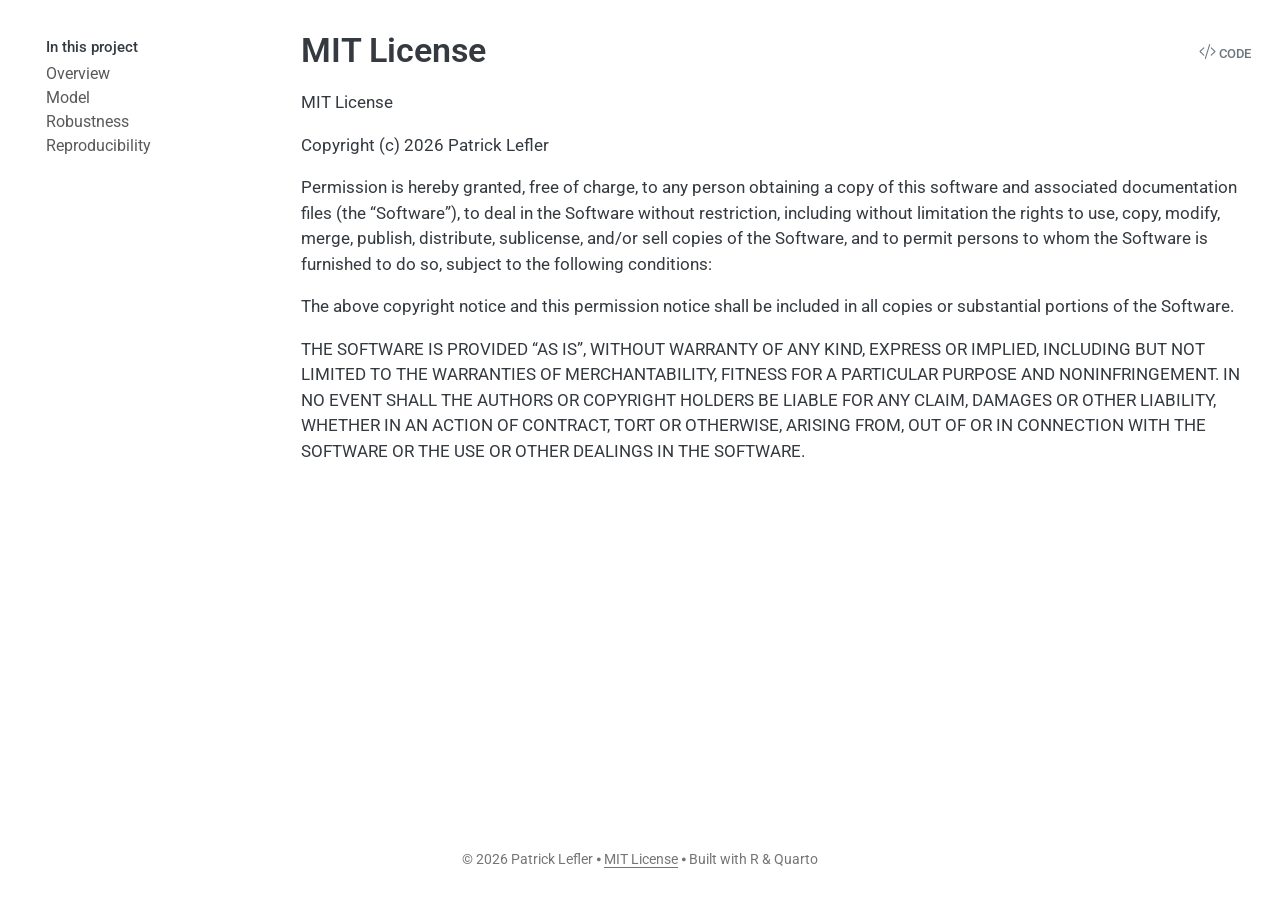
==== docs/license.html @ 2048a67b "Added table and plot summaries" ====
<!DOCTYPE html>
<html xmlns="http://www.w3.org/1999/xhtml" lang="en" xml:lang="en"><head>

<meta charset="utf-8">
<meta name="generator" content="quarto-1.8.26">

<meta name="viewport" content="width=device-width, initial-scale=1.0, user-scalable=yes">


<title>MIT License – Multi-Stage Attack Graph Simulation Via Markov Chains</title>
<style>
code{white-space: pre-wrap;}
span.smallcaps{font-variant: small-caps;}
div.columns{display: flex; gap: min(4vw, 1.5em);}
div.column{flex: auto; overflow-x: auto;}
div.hanging-indent{margin-left: 1.5em; text-indent: -1.5em;}
ul.task-list{list-style: none;}
ul.task-list li input[type="checkbox"] {
  width: 0.8em;
  margin: 0 0.8em 0.2em -1em; /* quarto-specific, see https://github.com/quarto-dev/quarto-cli/issues/4556 */ 
  vertical-align: middle;
}
/* CSS for syntax highlighting */
html { -webkit-text-size-adjust: 100%; }
pre > code.sourceCode { white-space: pre; position: relative; }
pre > code.sourceCode > span { display: inline-block; line-height: 1.25; }
pre > code.sourceCode > span:empty { height: 1.2em; }
.sourceCode { overflow: visible; }
code.sourceCode > span { color: inherit; text-decoration: inherit; }
div.sourceCode { margin: 1em 0; }
pre.sourceCode { margin: 0; }
@media screen {
div.sourceCode { overflow: auto; }
}
@media print {
pre > code.sourceCode { white-space: pre-wrap; }
pre > code.sourceCode > span { text-indent: -5em; padding-left: 5em; }
}
pre.numberSource code
  { counter-reset: source-line 0; }
pre.numberSource code > span
  { position: relative; left: -4em; counter-increment: source-line; }
pre.numberSource code > span > a:first-child::before
  { content: counter(source-line);
    position: relative; left: -1em; text-align: right; vertical-align: baseline;
    border: none; display: inline-block;
    -webkit-touch-callout: none; -webkit-user-select: none;
    -khtml-user-select: none; -moz-user-select: none;
    -ms-user-select: none; user-select: none;
    padding: 0 4px; width: 4em;
  }
pre.numberSource { margin-left: 3em;  padding-left: 4px; }
div.sourceCode
  {   }
@media screen {
pre > code.sourceCode > span > a:first-child::before { text-decoration: underline; }
}
</style>


<script src="site_libs/quarto-nav/quarto-nav.js"></script>
<script src="site_libs/quarto-nav/headroom.min.js"></script>
<script src="site_libs/clipboard/clipboard.min.js"></script>
<script src="site_libs/quarto-html/quarto.js" type="module"></script>
<script src="site_libs/quarto-html/tabsets/tabsets.js" type="module"></script>
<script src="site_libs/quarto-html/axe/axe-check.js" type="module"></script>
<script src="site_libs/quarto-html/popper.min.js"></script>
<script src="site_libs/quarto-html/tippy.umd.min.js"></script>
<script src="site_libs/quarto-html/anchor.min.js"></script>
<link href="site_libs/quarto-html/tippy.css" rel="stylesheet">
<link href="site_libs/quarto-html/quarto-syntax-highlighting-587c61ba64f3a5504c4d52d930310e48.css" rel="stylesheet" id="quarto-text-highlighting-styles">
<script src="site_libs/bootstrap/bootstrap.min.js"></script>
<link href="site_libs/bootstrap/bootstrap-icons.css" rel="stylesheet">
<link href="site_libs/bootstrap/bootstrap-30e86a6df980560f791aaab39b7fff61.min.css" rel="stylesheet" append-hash="true" id="quarto-bootstrap" data-mode="light">
<script id="quarto-search-options" type="application/json">{
  "language": {
    "search-no-results-text": "No results",
    "search-matching-documents-text": "matching documents",
    "search-copy-link-title": "Copy link to search",
    "search-hide-matches-text": "Hide additional matches",
    "search-more-match-text": "more match in this document",
    "search-more-matches-text": "more matches in this document",
    "search-clear-button-title": "Clear",
    "search-text-placeholder": "",
    "search-detached-cancel-button-title": "Cancel",
    "search-submit-button-title": "Submit",
    "search-label": "Search"
  }
}</script>
<style>html{ scroll-behavior: smooth; }</style>


</head>

<body class="nav-sidebar floating quarto-light">

<div id="quarto-search-results"></div>
  <header id="quarto-header" class="headroom fixed-top">
  <nav class="quarto-secondary-nav">
    <div class="container-fluid d-flex">
      <button type="button" class="quarto-btn-toggle btn" data-bs-toggle="collapse" role="button" data-bs-target=".quarto-sidebar-collapse-item" aria-controls="quarto-sidebar" aria-expanded="false" aria-label="Toggle sidebar navigation" onclick="if (window.quartoToggleHeadroom) { window.quartoToggleHeadroom(); }">
        <i class="bi bi-layout-text-sidebar-reverse"></i>
      </button>
        <nav class="quarto-page-breadcrumbs" aria-label="breadcrumb"><ol class="breadcrumb"><li class="breadcrumb-item">
      Multi-Stage Attack Graph Simulation Via Markov Chains
      </li></ol></nav>
        <a class="flex-grow-1" role="navigation" data-bs-toggle="collapse" data-bs-target=".quarto-sidebar-collapse-item" aria-controls="quarto-sidebar" aria-expanded="false" aria-label="Toggle sidebar navigation" onclick="if (window.quartoToggleHeadroom) { window.quartoToggleHeadroom(); }">      
        </a>
    </div>
  </nav>
</header>
<!-- content -->
<div id="quarto-content" class="quarto-container page-columns page-rows-contents page-layout-full">
<!-- sidebar -->
  <nav id="quarto-sidebar" class="sidebar collapse collapse-horizontal quarto-sidebar-collapse-item sidebar-navigation floating overflow-auto">
    <div class="pt-lg-2 mt-2 text-left sidebar-header">
    <div class="sidebar-title mb-0 py-0">
      <a href="./">Multi-Stage Attack Graph Simulation Via Markov Chains</a> 
    </div>
      </div>
    <div class="sidebar-menu-container"> 
    <ul class="list-unstyled mt-1">
        <li class="sidebar-item">
  <div class="sidebar-item-container"> 
  <a href="./index.html" class="sidebar-item-text sidebar-link">
 <span class="menu-text">Overview</span></a>
  </div>
</li>
        <li class="sidebar-item">
  <div class="sidebar-item-container"> 
  <a href="./model.html" class="sidebar-item-text sidebar-link">
 <span class="menu-text">Model</span></a>
  </div>
</li>
        <li class="sidebar-item">
  <div class="sidebar-item-container"> 
  <a href="./robustness.html" class="sidebar-item-text sidebar-link">
 <span class="menu-text">Robustness</span></a>
  </div>
</li>
        <li class="sidebar-item">
  <div class="sidebar-item-container"> 
  <a href="./reproducibility.html" class="sidebar-item-text sidebar-link">
 <span class="menu-text">Reproducibility</span></a>
  </div>
</li>
    </ul>
    </div>
</nav>
<div id="quarto-sidebar-glass" class="quarto-sidebar-collapse-item" data-bs-toggle="collapse" data-bs-target=".quarto-sidebar-collapse-item"></div>
<!-- margin-sidebar -->
    
<!-- main -->
<main class="content column-page-right" id="quarto-document-content">

<header id="title-block-header" class="quarto-title-block default">
<div class="quarto-title">
<div class="quarto-title-block"><div><h1 class="title">MIT License</h1><button type="button" class="btn code-tools-button" id="quarto-code-tools-source"><i class="bi"></i> Code</button></div></div>
</div>



<div class="quarto-title-meta column-page-right">

    
  
    
  </div>
  


</header>


<p>MIT License</p>
<p>Copyright (c) 2026 Patrick Lefler</p>
<p>Permission is hereby granted, free of charge, to any person obtaining a copy of this software and associated documentation files (the “Software”), to deal in the Software without restriction, including without limitation the rights to use, copy, modify, merge, publish, distribute, sublicense, and/or sell copies of the Software, and to permit persons to whom the Software is furnished to do so, subject to the following conditions:</p>
<p>The above copyright notice and this permission notice shall be included in all copies or substantial portions of the Software.</p>
<p>THE SOFTWARE IS PROVIDED “AS IS”, WITHOUT WARRANTY OF ANY KIND, EXPRESS OR IMPLIED, INCLUDING BUT NOT LIMITED TO THE WARRANTIES OF MERCHANTABILITY, FITNESS FOR A PARTICULAR PURPOSE AND NONINFRINGEMENT. IN NO EVENT SHALL THE AUTHORS OR COPYRIGHT HOLDERS BE LIABLE FOR ANY CLAIM, DAMAGES OR OTHER LIABILITY, WHETHER IN AN ACTION OF CONTRACT, TORT OR OTHERWISE, ARISING FROM, OUT OF OR IN CONNECTION WITH THE SOFTWARE OR THE USE OR OTHER DEALINGS IN THE SOFTWARE.</p>


<!-- -->


</main> <!-- /main -->
<script id="quarto-html-after-body" type="application/javascript">
  window.document.addEventListener("DOMContentLoaded", function (event) {
    const icon = "";
    const anchorJS = new window.AnchorJS();
    anchorJS.options = {
      placement: 'right',
      icon: icon
    };
    anchorJS.add('.anchored');
    const isCodeAnnotation = (el) => {
      for (const clz of el.classList) {
        if (clz.startsWith('code-annotation-')) {                     
          return true;
        }
      }
      return false;
    }
    const onCopySuccess = function(e) {
      // button target
      const button = e.trigger;
      // don't keep focus
      button.blur();
      // flash "checked"
      button.classList.add('code-copy-button-checked');
      var currentTitle = button.getAttribute("title");
      button.setAttribute("title", "Copied!");
      let tooltip;
      if (window.bootstrap) {
        button.setAttribute("data-bs-toggle", "tooltip");
        button.setAttribute("data-bs-placement", "left");
        button.setAttribute("data-bs-title", "Copied!");
        tooltip = new bootstrap.Tooltip(button, 
          { trigger: "manual", 
            customClass: "code-copy-button-tooltip",
            offset: [0, -8]});
        tooltip.show();    
      }
      setTimeout(function() {
        if (tooltip) {
          tooltip.hide();
          button.removeAttribute("data-bs-title");
          button.removeAttribute("data-bs-toggle");
          button.removeAttribute("data-bs-placement");
        }
        button.setAttribute("title", currentTitle);
        button.classList.remove('code-copy-button-checked');
      }, 1000);
      // clear code selection
      e.clearSelection();
    }
    const getTextToCopy = function(trigger) {
      const outerScaffold = trigger.parentElement.cloneNode(true);
      const codeEl = outerScaffold.querySelector('code');
      for (const childEl of codeEl.children) {
        if (isCodeAnnotation(childEl)) {
          childEl.remove();
        }
      }
      return codeEl.innerText;
    }
    const clipboard = new window.ClipboardJS('.code-copy-button:not([data-in-quarto-modal])', {
      text: getTextToCopy
    });
    clipboard.on('success', onCopySuccess);
    if (window.document.getElementById('quarto-embedded-source-code-modal')) {
      const clipboardModal = new window.ClipboardJS('.code-copy-button[data-in-quarto-modal]', {
        text: getTextToCopy,
        container: window.document.getElementById('quarto-embedded-source-code-modal')
      });
      clipboardModal.on('success', onCopySuccess);
    }
    const viewSource = window.document.getElementById('quarto-view-source') ||
                       window.document.getElementById('quarto-code-tools-source');
    if (viewSource) {
      const sourceUrl = viewSource.getAttribute("data-quarto-source-url");
      viewSource.addEventListener("click", function(e) {
        if (sourceUrl) {
          // rstudio viewer pane
          if (/\bcapabilities=\b/.test(window.location)) {
            window.open(sourceUrl);
          } else {
            window.location.href = sourceUrl;
          }
        } else {
          const modal = new bootstrap.Modal(document.getElementById('quarto-embedded-source-code-modal'));
          modal.show();
        }
        return false;
      });
    }
    function toggleCodeHandler(show) {
      return function(e) {
        const detailsSrc = window.document.querySelectorAll(".cell > details > .sourceCode");
        for (let i=0; i<detailsSrc.length; i++) {
          const details = detailsSrc[i].parentElement;
          if (show) {
            details.open = true;
          } else {
            details.removeAttribute("open");
          }
        }
        const cellCodeDivs = window.document.querySelectorAll(".cell > .sourceCode");
        const fromCls = show ? "hidden" : "unhidden";
        const toCls = show ? "unhidden" : "hidden";
        for (let i=0; i<cellCodeDivs.length; i++) {
          const codeDiv = cellCodeDivs[i];
          if (codeDiv.classList.contains(fromCls)) {
            codeDiv.classList.remove(fromCls);
            codeDiv.classList.add(toCls);
          } 
        }
        return false;
      }
    }
    const hideAllCode = window.document.getElementById("quarto-hide-all-code");
    if (hideAllCode) {
      hideAllCode.addEventListener("click", toggleCodeHandler(false));
    }
    const showAllCode = window.document.getElementById("quarto-show-all-code");
    if (showAllCode) {
      showAllCode.addEventListener("click", toggleCodeHandler(true));
    }
      var localhostRegex = new RegExp(/^(?:http|https):\/\/localhost\:?[0-9]*\//);
      var mailtoRegex = new RegExp(/^mailto:/);
        var filterRegex = new RegExp('/' + window.location.host + '/');
      var isInternal = (href) => {
          return filterRegex.test(href) || localhostRegex.test(href) || mailtoRegex.test(href);
      }
      // Inspect non-navigation links and adorn them if external
     var links = window.document.querySelectorAll('a[href]:not(.nav-link):not(.navbar-brand):not(.toc-action):not(.sidebar-link):not(.sidebar-item-toggle):not(.pagination-link):not(.no-external):not([aria-hidden]):not(.dropdown-item):not(.quarto-navigation-tool):not(.about-link)');
      for (var i=0; i<links.length; i++) {
        const link = links[i];
        if (!isInternal(link.href)) {
          // undo the damage that might have been done by quarto-nav.js in the case of
          // links that we want to consider external
          if (link.dataset.originalHref !== undefined) {
            link.href = link.dataset.originalHref;
          }
        }
      }
    function tippyHover(el, contentFn, onTriggerFn, onUntriggerFn) {
      const config = {
        allowHTML: true,
        maxWidth: 500,
        delay: 100,
        arrow: false,
        appendTo: function(el) {
            return el.parentElement;
        },
        interactive: true,
        interactiveBorder: 10,
        theme: 'quarto',
        placement: 'bottom-start',
      };
      if (contentFn) {
        config.content = contentFn;
      }
      if (onTriggerFn) {
        config.onTrigger = onTriggerFn;
      }
      if (onUntriggerFn) {
        config.onUntrigger = onUntriggerFn;
      }
      window.tippy(el, config); 
    }
    const noterefs = window.document.querySelectorAll('a[role="doc-noteref"]');
    for (var i=0; i<noterefs.length; i++) {
      const ref = noterefs[i];
      tippyHover(ref, function() {
        // use id or data attribute instead here
        let href = ref.getAttribute('data-footnote-href') || ref.getAttribute('href');
        try { href = new URL(href).hash; } catch {}
        const id = href.replace(/^#\/?/, "");
        const note = window.document.getElementById(id);
        if (note) {
          return note.innerHTML;
        } else {
          return "";
        }
      });
    }
    const xrefs = window.document.querySelectorAll('a.quarto-xref');
    const processXRef = (id, note) => {
      // Strip column container classes
      const stripColumnClz = (el) => {
        el.classList.remove("page-full", "page-columns");
        if (el.children) {
          for (const child of el.children) {
            stripColumnClz(child);
          }
        }
      }
      stripColumnClz(note)
      if (id === null || id.startsWith('sec-')) {
        // Special case sections, only their first couple elements
        const container = document.createElement("div");
        if (note.children && note.children.length > 2) {
          container.appendChild(note.children[0].cloneNode(true));
          for (let i = 1; i < note.children.length; i++) {
            const child = note.children[i];
            if (child.tagName === "P" && child.innerText === "") {
              continue;
            } else {
              container.appendChild(child.cloneNode(true));
              break;
            }
          }
          if (window.Quarto?.typesetMath) {
            window.Quarto.typesetMath(container);
          }
          return container.innerHTML
        } else {
          if (window.Quarto?.typesetMath) {
            window.Quarto.typesetMath(note);
          }
          return note.innerHTML;
        }
      } else {
        // Remove any anchor links if they are present
        const anchorLink = note.querySelector('a.anchorjs-link');
        if (anchorLink) {
          anchorLink.remove();
        }
        if (window.Quarto?.typesetMath) {
          window.Quarto.typesetMath(note);
        }
        if (note.classList.contains("callout")) {
          return note.outerHTML;
        } else {
          return note.innerHTML;
        }
      }
    }
    for (var i=0; i<xrefs.length; i++) {
      const xref = xrefs[i];
      tippyHover(xref, undefined, function(instance) {
        instance.disable();
        let url = xref.getAttribute('href');
        let hash = undefined; 
        if (url.startsWith('#')) {
          hash = url;
        } else {
          try { hash = new URL(url).hash; } catch {}
        }
        if (hash) {
          const id = hash.replace(/^#\/?/, "");
          const note = window.document.getElementById(id);
          if (note !== null) {
            try {
              const html = processXRef(id, note.cloneNode(true));
              instance.setContent(html);
            } finally {
              instance.enable();
              instance.show();
            }
          } else {
            // See if we can fetch this
            fetch(url.split('#')[0])
            .then(res => res.text())
            .then(html => {
              const parser = new DOMParser();
              const htmlDoc = parser.parseFromString(html, "text/html");
              const note = htmlDoc.getElementById(id);
              if (note !== null) {
                const html = processXRef(id, note);
                instance.setContent(html);
              } 
            }).finally(() => {
              instance.enable();
              instance.show();
            });
          }
        } else {
          // See if we can fetch a full url (with no hash to target)
          // This is a special case and we should probably do some content thinning / targeting
          fetch(url)
          .then(res => res.text())
          .then(html => {
            const parser = new DOMParser();
            const htmlDoc = parser.parseFromString(html, "text/html");
            const note = htmlDoc.querySelector('main.content');
            if (note !== null) {
              // This should only happen for chapter cross references
              // (since there is no id in the URL)
              // remove the first header
              if (note.children.length > 0 && note.children[0].tagName === "HEADER") {
                note.children[0].remove();
              }
              const html = processXRef(null, note);
              instance.setContent(html);
            } 
          }).finally(() => {
            instance.enable();
            instance.show();
          });
        }
      }, function(instance) {
      });
    }
        let selectedAnnoteEl;
        const selectorForAnnotation = ( cell, annotation) => {
          let cellAttr = 'data-code-cell="' + cell + '"';
          let lineAttr = 'data-code-annotation="' +  annotation + '"';
          const selector = 'span[' + cellAttr + '][' + lineAttr + ']';
          return selector;
        }
        const selectCodeLines = (annoteEl) => {
          const doc = window.document;
          const targetCell = annoteEl.getAttribute("data-target-cell");
          const targetAnnotation = annoteEl.getAttribute("data-target-annotation");
          const annoteSpan = window.document.querySelector(selectorForAnnotation(targetCell, targetAnnotation));
          const lines = annoteSpan.getAttribute("data-code-lines").split(",");
          const lineIds = lines.map((line) => {
            return targetCell + "-" + line;
          })
          let top = null;
          let height = null;
          let parent = null;
          if (lineIds.length > 0) {
              //compute the position of the single el (top and bottom and make a div)
              const el = window.document.getElementById(lineIds[0]);
              top = el.offsetTop;
              height = el.offsetHeight;
              parent = el.parentElement.parentElement;
            if (lineIds.length > 1) {
              const lastEl = window.document.getElementById(lineIds[lineIds.length - 1]);
              const bottom = lastEl.offsetTop + lastEl.offsetHeight;
              height = bottom - top;
            }
            if (top !== null && height !== null && parent !== null) {
              // cook up a div (if necessary) and position it 
              let div = window.document.getElementById("code-annotation-line-highlight");
              if (div === null) {
                div = window.document.createElement("div");
                div.setAttribute("id", "code-annotation-line-highlight");
                div.style.position = 'absolute';
                parent.appendChild(div);
              }
              div.style.top = top - 2 + "px";
              div.style.height = height + 4 + "px";
              div.style.left = 0;
              let gutterDiv = window.document.getElementById("code-annotation-line-highlight-gutter");
              if (gutterDiv === null) {
                gutterDiv = window.document.createElement("div");
                gutterDiv.setAttribute("id", "code-annotation-line-highlight-gutter");
                gutterDiv.style.position = 'absolute';
                const codeCell = window.document.getElementById(targetCell);
                const gutter = codeCell.querySelector('.code-annotation-gutter');
                gutter.appendChild(gutterDiv);
              }
              gutterDiv.style.top = top - 2 + "px";
              gutterDiv.style.height = height + 4 + "px";
            }
            selectedAnnoteEl = annoteEl;
          }
        };
        const unselectCodeLines = () => {
          const elementsIds = ["code-annotation-line-highlight", "code-annotation-line-highlight-gutter"];
          elementsIds.forEach((elId) => {
            const div = window.document.getElementById(elId);
            if (div) {
              div.remove();
            }
          });
          selectedAnnoteEl = undefined;
        };
          // Handle positioning of the toggle
      window.addEventListener(
        "resize",
        throttle(() => {
          elRect = undefined;
          if (selectedAnnoteEl) {
            selectCodeLines(selectedAnnoteEl);
          }
        }, 10)
      );
      function throttle(fn, ms) {
      let throttle = false;
      let timer;
        return (...args) => {
          if(!throttle) { // first call gets through
              fn.apply(this, args);
              throttle = true;
          } else { // all the others get throttled
              if(timer) clearTimeout(timer); // cancel #2
              timer = setTimeout(() => {
                fn.apply(this, args);
                timer = throttle = false;
              }, ms);
          }
        };
      }
        // Attach click handler to the DT
        const annoteDls = window.document.querySelectorAll('dt[data-target-cell]');
        for (const annoteDlNode of annoteDls) {
          annoteDlNode.addEventListener('click', (event) => {
            const clickedEl = event.target;
            if (clickedEl !== selectedAnnoteEl) {
              unselectCodeLines();
              const activeEl = window.document.querySelector('dt[data-target-cell].code-annotation-active');
              if (activeEl) {
                activeEl.classList.remove('code-annotation-active');
              }
              selectCodeLines(clickedEl);
              clickedEl.classList.add('code-annotation-active');
            } else {
              // Unselect the line
              unselectCodeLines();
              clickedEl.classList.remove('code-annotation-active');
            }
          });
        }
    const findCites = (el) => {
      const parentEl = el.parentElement;
      if (parentEl) {
        const cites = parentEl.dataset.cites;
        if (cites) {
          return {
            el,
            cites: cites.split(' ')
          };
        } else {
          return findCites(el.parentElement)
        }
      } else {
        return undefined;
      }
    };
    var bibliorefs = window.document.querySelectorAll('a[role="doc-biblioref"]');
    for (var i=0; i<bibliorefs.length; i++) {
      const ref = bibliorefs[i];
      const citeInfo = findCites(ref);
      if (citeInfo) {
        tippyHover(citeInfo.el, function() {
          var popup = window.document.createElement('div');
          citeInfo.cites.forEach(function(cite) {
            var citeDiv = window.document.createElement('div');
            citeDiv.classList.add('hanging-indent');
            citeDiv.classList.add('csl-entry');
            var biblioDiv = window.document.getElementById('ref-' + cite);
            if (biblioDiv) {
              citeDiv.innerHTML = biblioDiv.innerHTML;
            }
            popup.appendChild(citeDiv);
          });
          return popup.innerHTML;
        });
      }
    }
  });
  </script><div class="modal fade" id="quarto-embedded-source-code-modal" tabindex="-1" aria-labelledby="quarto-embedded-source-code-modal-label" aria-hidden="true"><div class="modal-dialog modal-dialog-scrollable"><div class="modal-content"><div class="modal-header"><h5 class="modal-title" id="quarto-embedded-source-code-modal-label">Source Code</h5><button class="btn-close" data-bs-dismiss="modal"></button></div><div class="modal-body"><div class="">
<div class="code-copy-outer-scaffold"><div class="sourceCode" id="cb1" data-shortcodes="false"><pre class="sourceCode markdown code-with-copy"><code class="sourceCode markdown"><span id="cb1-1"><a href="#cb1-1" aria-hidden="true" tabindex="-1"></a><span class="co">---</span></span>
<span id="cb1-2"><a href="#cb1-2" aria-hidden="true" tabindex="-1"></a><span class="an">title:</span><span class="co"> "MIT License"</span></span>
<span id="cb1-3"><a href="#cb1-3" aria-hidden="true" tabindex="-1"></a><span class="an">toc:</span><span class="co"> false</span></span>
<span id="cb1-4"><a href="#cb1-4" aria-hidden="true" tabindex="-1"></a><span class="co">---</span></span>
<span id="cb1-5"><a href="#cb1-5" aria-hidden="true" tabindex="-1"></a></span>
<span id="cb1-6"><a href="#cb1-6" aria-hidden="true" tabindex="-1"></a>{{&lt; include LICENSE &gt;}}</span></code></pre></div><button title="Copy to Clipboard" class="code-copy-button" data-in-quarto-modal=""><i class="bi"></i></button></div>
</div></div></div></div></div>
</div> <!-- /content -->
<footer class="footer">
  <div class="nav-footer">
    <div class="nav-footer-left">
      &nbsp;
    </div>   
    <div class="nav-footer-center">
<p>© 2026 Patrick Lefler ⦁ <a href="./license.html">MIT License</a> ⦁ Built with R &amp; Quarto</p>
</div>
    <div class="nav-footer-right">
      &nbsp;
    </div>
  </div>
</footer>




<script src="site_libs/quarto-html/zenscroll-min.js"></script>
</body></html>
---- docs/site_libs/quarto-html/tippy.css ----
.tippy-box[data-animation=fade][data-state=hidden]{opacity:0}[data-tippy-root]{max-width:calc(100vw - 10px)}.tippy-box{position:relative;background-color:#333;color:#fff;border-radius:4px;font-size:14px;line-height:1.4;white-space:normal;outline:0;transition-property:transform,visibility,opacity}.tippy-box[data-placement^=top]>.tippy-arrow{bottom:0}.tippy-box[data-placement^=top]>.tippy-arrow:before{bottom:-7px;left:0;border-width:8px 8px 0;border-top-color:initial;transform-origin:center top}.tippy-box[data-placement^=bottom]>.tippy-arrow{top:0}.tippy-box[data-placement^=bottom]>.tippy-arrow:before{top:-7px;left:0;border-width:0 8px 8px;border-bottom-color:initial;transform-origin:center bottom}.tippy-box[data-placement^=left]>.tippy-arrow{right:0}.tippy-box[data-placement^=left]>.tippy-arrow:before{border-width:8px 0 8px 8px;border-left-color:initial;right:-7px;transform-origin:center left}.tippy-box[data-placement^=right]>.tippy-arrow{left:0}.tippy-box[data-placement^=right]>.tippy-arrow:before{left:-7px;border-width:8px 8px 8px 0;border-right-color:initial;transform-origin:center right}.tippy-box[data-inertia][data-state=visible]{transition-timing-function:cubic-bezier(.54,1.5,.38,1.11)}.tippy-arrow{width:16px;height:16px;color:#333}.tippy-arrow:before{content:"";position:absolute;border-color:transparent;border-style:solid}.tippy-content{position:relative;padding:5px 9px;z-index:1}
---- docs/site_libs/quarto-html/quarto-syntax-highlighting-587c61ba64f3a5504c4d52d930310e48.css ----
/* quarto syntax highlight colors */
:root {
  --quarto-hl-ot-color: #003B4F;
  --quarto-hl-at-color: #657422;
  --quarto-hl-ss-color: #20794D;
  --quarto-hl-an-color: #5E5E5E;
  --quarto-hl-fu-color: #4758AB;
  --quarto-hl-st-color: #20794D;
  --quarto-hl-cf-color: #003B4F;
  --quarto-hl-op-color: #5E5E5E;
  --quarto-hl-er-color: #AD0000;
  --quarto-hl-bn-color: #AD0000;
  --quarto-hl-al-color: #AD0000;
  --quarto-hl-va-color: #111111;
  --quarto-hl-bu-color: inherit;
  --quarto-hl-ex-color: inherit;
  --quarto-hl-pp-color: #AD0000;
  --quarto-hl-in-color: #5E5E5E;
  --quarto-hl-vs-color: #20794D;
  --quarto-hl-wa-color: #5E5E5E;
  --quarto-hl-do-color: #5E5E5E;
  --quarto-hl-im-color: #00769E;
  --quarto-hl-ch-color: #20794D;
  --quarto-hl-dt-color: #AD0000;
  --quarto-hl-fl-color: #AD0000;
  --quarto-hl-co-color: #5E5E5E;
  --quarto-hl-cv-color: #5E5E5E;
  --quarto-hl-cn-color: #8f5902;
  --quarto-hl-sc-color: #5E5E5E;
  --quarto-hl-dv-color: #AD0000;
  --quarto-hl-kw-color: #003B4F;
}

/* other quarto variables */
:root {
  --quarto-font-monospace: SFMono-Regular, Menlo, Monaco, Consolas, "Liberation Mono", "Courier New", monospace;
}

/* syntax highlight based on Pandoc's rules */
pre > code.sourceCode > span {
  color: #003B4F;
}

code.sourceCode > span {
  color: #003B4F;
}

div.sourceCode,
div.sourceCode pre.sourceCode {
  color: #003B4F;
}

/* Normal */
code span {
  color: #003B4F;
}

/* Alert */
code span.al {
  color: #AD0000;
  font-style: inherit;
}

/* Annotation */
code span.an {
  color: #5E5E5E;
  font-style: inherit;
}

/* Attribute */
code span.at {
  color: #657422;
  font-style: inherit;
}

/* BaseN */
code span.bn {
  color: #AD0000;
  font-style: inherit;
}

/* BuiltIn */
code span.bu {
  font-style: inherit;
}

/* ControlFlow */
code span.cf {
  color: #003B4F;
  font-weight: bold;
  font-style: inherit;
}

/* Char */
code span.ch {
  color: #20794D;
  font-style: inherit;
}

/* Constant */
code span.cn {
  color: #8f5902;
  font-style: inherit;
}

/* Comment */
code span.co {
  color: #5E5E5E;
  font-style: inherit;
}

/* CommentVar */
code span.cv {
  color: #5E5E5E;
  font-style: italic;
}

/* Documentation */
code span.do {
  color: #5E5E5E;
  font-style: italic;
}

/* DataType */
code span.dt {
  color: #AD0000;
  font-style: inherit;
}

/* DecVal */
code span.dv {
  color: #AD0000;
  font-style: inherit;
}

/* Error */
code span.er {
  color: #AD0000;
  font-style: inherit;
}

/* Extension */
code span.ex {
  font-style: inherit;
}

/* Float */
code span.fl {
  color: #AD0000;
  font-style: inherit;
}

/* Function */
code span.fu {
  color: #4758AB;
  font-style: inherit;
}

/* Import */
code span.im {
  color: #00769E;
  font-style: inherit;
}

/* Information */
code span.in {
  color: #5E5E5E;
  font-style: inherit;
}

/* Keyword */
code span.kw {
  color: #003B4F;
  font-weight: bold;
  font-style: inherit;
}

/* Operator */
code span.op {
  color: #5E5E5E;
  font-style: inherit;
}

/* Other */
code span.ot {
  color: #003B4F;
  font-style: inherit;
}

/* Preprocessor */
code span.pp {
  color: #AD0000;
  font-style: inherit;
}

/* SpecialChar */
code span.sc {
  color: #5E5E5E;
  font-style: inherit;
}

/* SpecialString */
code span.ss {
  color: #20794D;
  font-style: inherit;
}

/* String */
code span.st {
  color: #20794D;
  font-style: inherit;
}

/* Variable */
code span.va {
  color: #111111;
  font-style: inherit;
}

/* VerbatimString */
code span.vs {
  color: #20794D;
  font-style: inherit;
}

/* Warning */
code span.wa {
  color: #5E5E5E;
  font-style: italic;
}

.prevent-inlining {
  content: "</";
}

/*# sourceMappingURL=2dce1cc6c82594539e1579de68416b47.css.map */
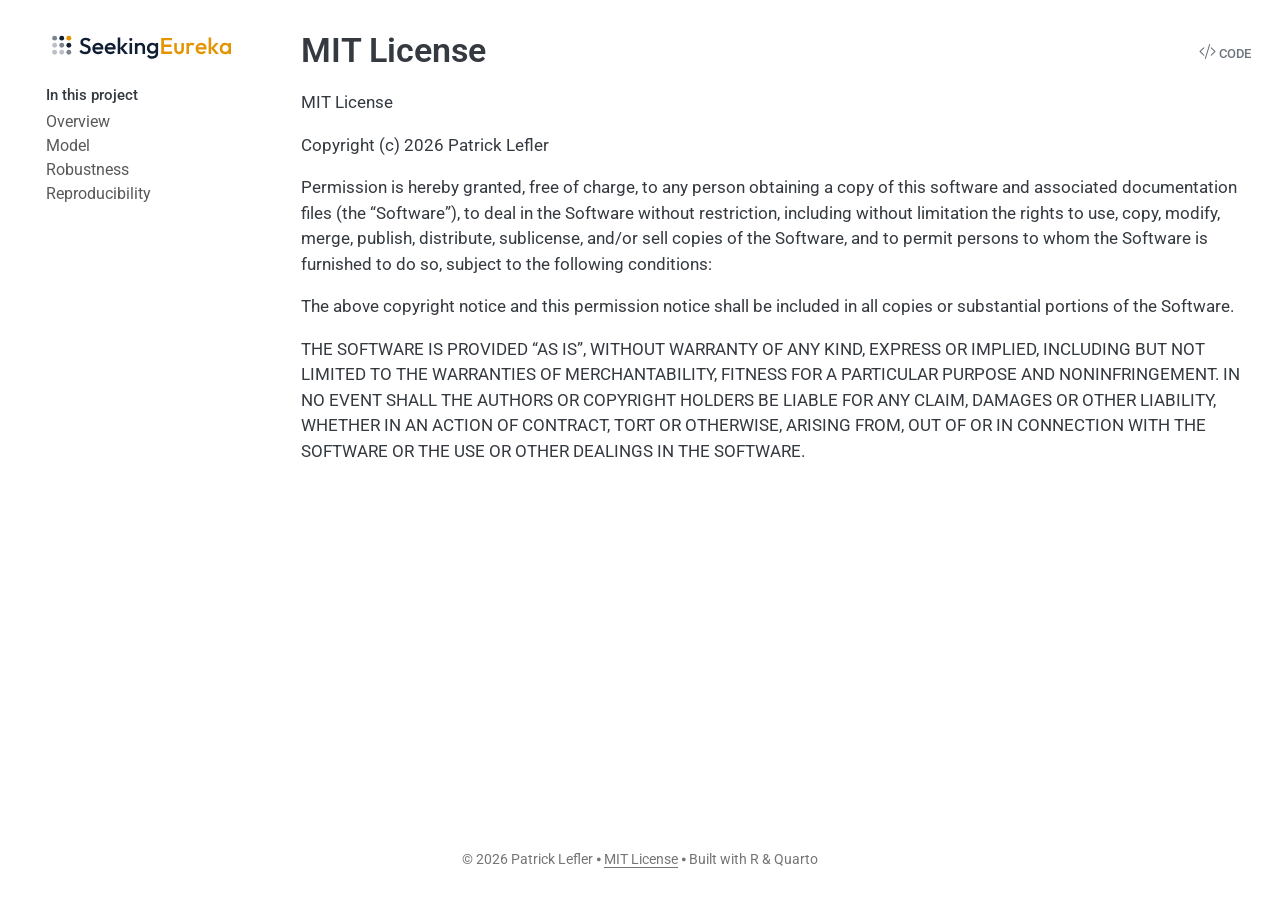
==== commit c2db528f: "Added logo and favicon to project" ====
--- a/docs/license.html
+++ b/docs/license.html
@@ -7,7 +7,7 @@
 <meta name="viewport" content="width=device-width, initial-scale=1.0, user-scalable=yes">
 
 
-<title>MIT License – Multi-Stage Attack Graph Simulation Via Markov Chains</title>
+<title>MIT License</title>
 <style>
 code{white-space: pre-wrap;}
 span.smallcaps{font-variant: small-caps;}
@@ -60,6 +60,7 @@
 
 <script src="site_libs/quarto-nav/quarto-nav.js"></script>
 <script src="site_libs/quarto-nav/headroom.min.js"></script>
+<link href="./assets/images/favicon.svg" rel="icon" type="image/svg+xml">
 <script src="site_libs/clipboard/clipboard.min.js"></script>
 <script src="site_libs/quarto-html/quarto.js" type="module"></script>
 <script src="site_libs/quarto-html/tabsets/tabsets.js" type="module"></script>
@@ -71,7 +72,7 @@
 <link href="site_libs/quarto-html/quarto-syntax-highlighting-587c61ba64f3a5504c4d52d930310e48.css" rel="stylesheet" id="quarto-text-highlighting-styles">
 <script src="site_libs/bootstrap/bootstrap.min.js"></script>
 <link href="site_libs/bootstrap/bootstrap-icons.css" rel="stylesheet">
-<link href="site_libs/bootstrap/bootstrap-30e86a6df980560f791aaab39b7fff61.min.css" rel="stylesheet" append-hash="true" id="quarto-bootstrap" data-mode="light">
+<link href="site_libs/bootstrap/bootstrap-9905cdd77e88570e65400c716bbefc9b.min.css" rel="stylesheet" append-hash="true" id="quarto-bootstrap" data-mode="light">
 <script id="quarto-search-options" type="application/json">{
   "language": {
     "search-no-results-text": "No results",
@@ -101,9 +102,7 @@
       <button type="button" class="quarto-btn-toggle btn" data-bs-toggle="collapse" role="button" data-bs-target=".quarto-sidebar-collapse-item" aria-controls="quarto-sidebar" aria-expanded="false" aria-label="Toggle sidebar navigation" onclick="if (window.quartoToggleHeadroom) { window.quartoToggleHeadroom(); }">
         <i class="bi bi-layout-text-sidebar-reverse"></i>
       </button>
-        <nav class="quarto-page-breadcrumbs" aria-label="breadcrumb"><ol class="breadcrumb"><li class="breadcrumb-item">
-      Multi-Stage Attack Graph Simulation Via Markov Chains
-      </li></ol></nav>
+        <nav class="quarto-page-breadcrumbs" aria-label="breadcrumb"><ol class="breadcrumb"><li class="breadcrumb-item">MIT License</li></ol></nav>
         <a class="flex-grow-1" role="navigation" data-bs-toggle="collapse" data-bs-target=".quarto-sidebar-collapse-item" aria-controls="quarto-sidebar" aria-expanded="false" aria-label="Toggle sidebar navigation" onclick="if (window.quartoToggleHeadroom) { window.quartoToggleHeadroom(); }">      
         </a>
     </div>
@@ -114,9 +113,10 @@
 <!-- sidebar -->
   <nav id="quarto-sidebar" class="sidebar collapse collapse-horizontal quarto-sidebar-collapse-item sidebar-navigation floating overflow-auto">
     <div class="pt-lg-2 mt-2 text-left sidebar-header">
-    <div class="sidebar-title mb-0 py-0">
-      <a href="./">Multi-Stage Attack Graph Simulation Via Markov Chains</a> 
-    </div>
+      <a href="./index.html" class="sidebar-logo-link">
+      <img src="./assets/images/logo.svg" alt="Seeking Eureka" class="sidebar-logo light-content py-0 d-lg-inline d-none">
+      <img src="./assets/images/logo.svg" alt="Seeking Eureka" class="sidebar-logo dark-content py-0 d-lg-inline d-none">
+      </a>
       </div>
     <div class="sidebar-menu-container"> 
     <ul class="list-unstyled mt-1">
